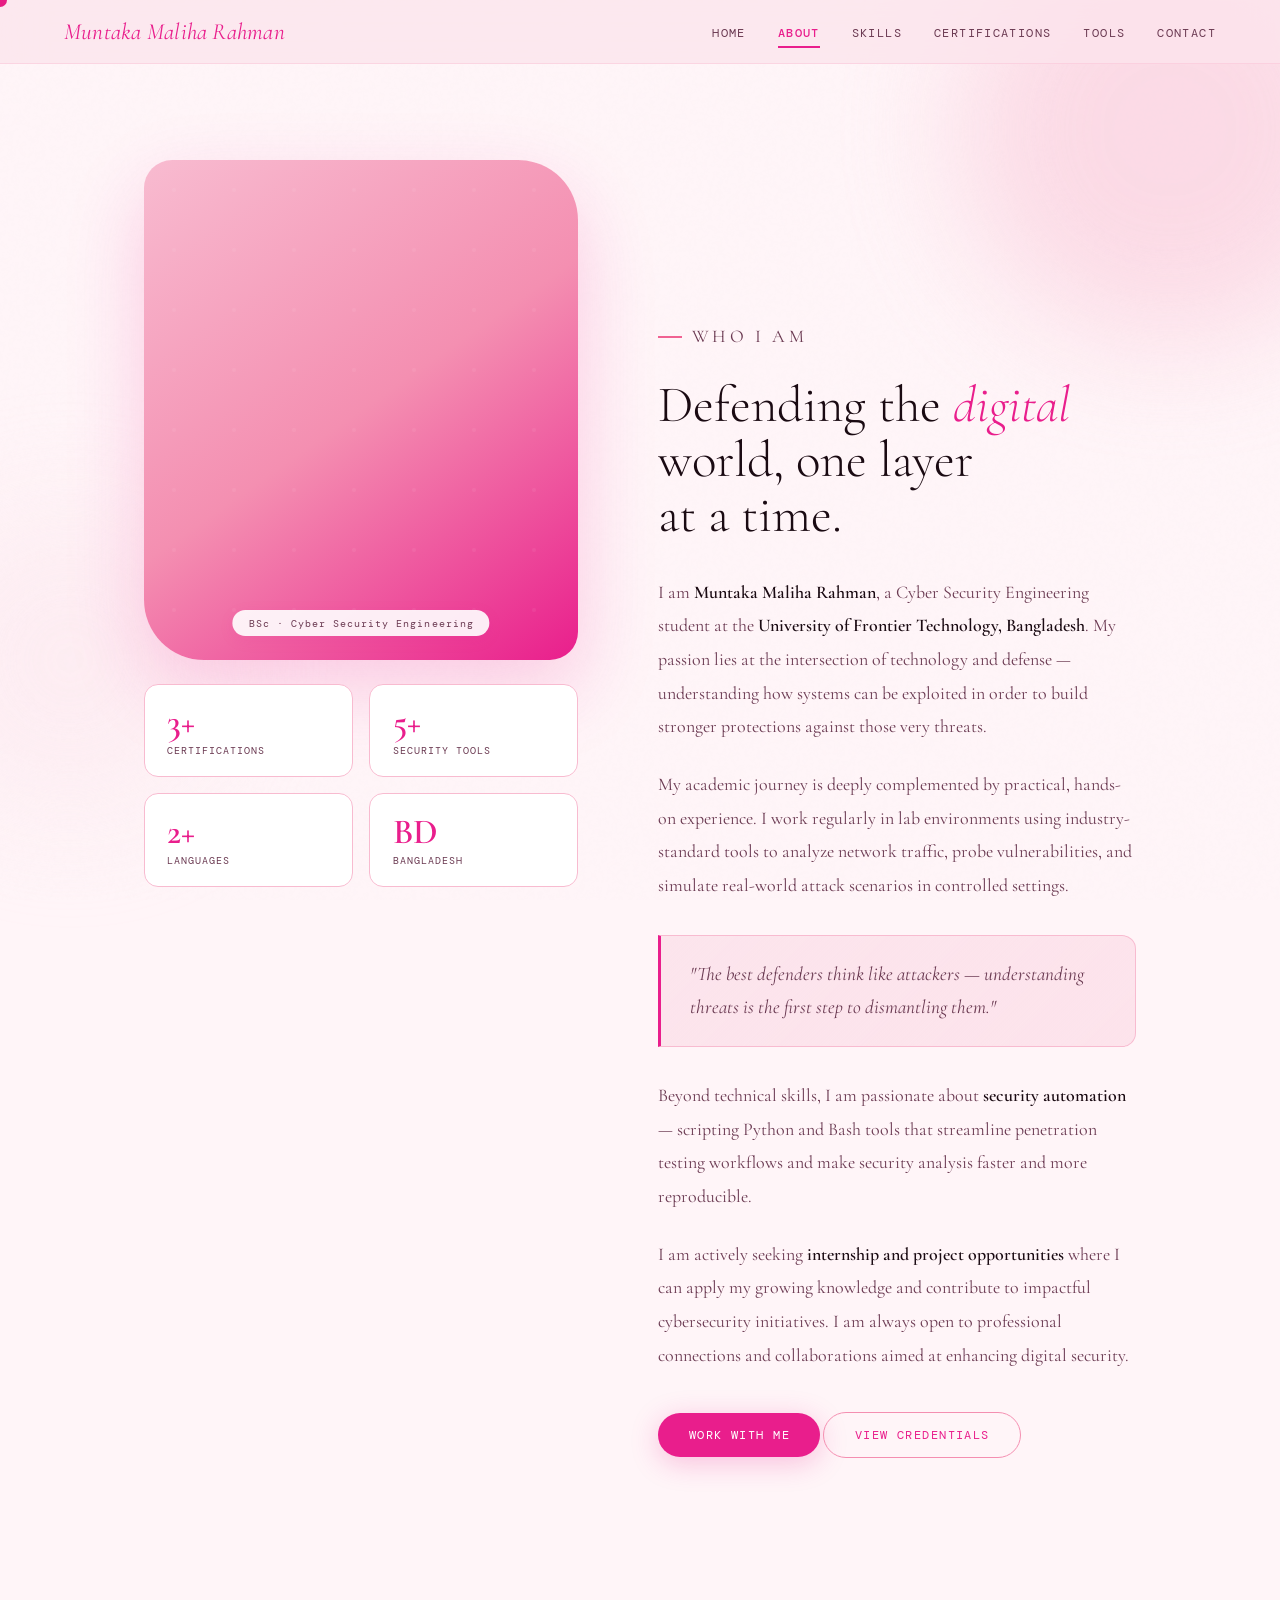
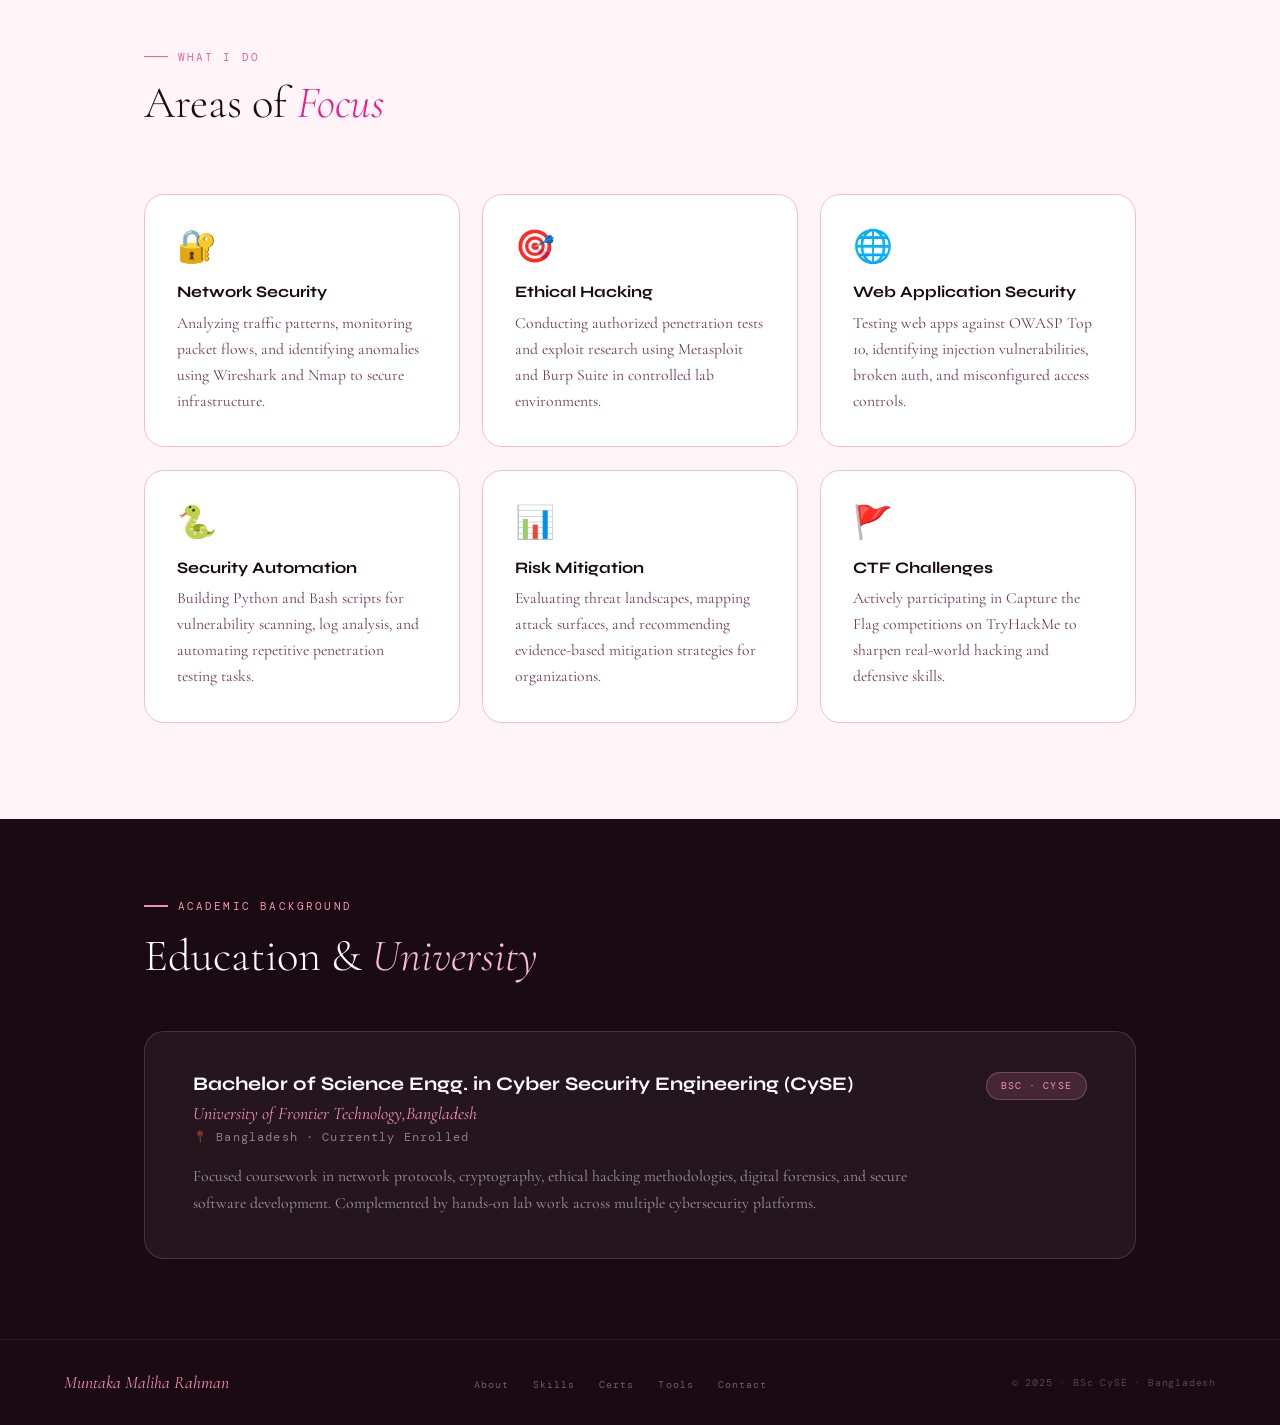
==== about.html @ a826160e "Add files via upload" ====
<!DOCTYPE html>
<html lang="en">
<head>
  <meta charset="UTF-8" /><meta name="viewport" content="width=device-width, initial-scale=1.0" />
  <title>About | Muntaka Maliha Rahman</title>
  <meta name="description" content="Learn about Muntaka Maliha Rahman – BSc CySE student at University of Frontier Technology, Bangladesh. Network security, ethical hacking, and risk mitigation." />
  <meta name="keywords" content="Muntaka Maliha Rahman about, Cybersecurity student Bangladesh, University of Frontier Technology" />
  <meta name="author" content="Muntaka Maliha Rahman" /><meta name="robots" content="index, follow" />
  <link rel="preconnect" href="https://fonts.googleapis.com" /><link rel="preconnect" href="https://fonts.gstatic.com" crossorigin />
  <link href="https://fonts.googleapis.com/css2?family=Cormorant+Garamond:ital,wght@0,300;0,400;0,600;1,300;1,400;1,600&family=DM+Mono:wght@300;400;500&family=Syne:wght@400;600;700;800&display=swap" rel="stylesheet" />
  <link rel="stylesheet" href="shared.css" />
  <style>
    /* Decorative blobs */
    .blob {
      position: fixed; border-radius: 50%; pointer-events: none; z-index: 0;
      filter: blur(60px); opacity: .45;
    }
    .blob-1 { width: 420px; height: 420px; background: var(--petal); top: -80px; right: -100px; }
    .blob-2 { width: 300px; height: 300px; background: var(--blush); bottom: 10%; left: -80px; }

    /* ── ABOUT LAYOUT ── */
    .about-hero {
      display: grid; grid-template-columns: 1fr 1.1fr;
      gap: 5rem; align-items: start;
      padding: 10rem 5vw 5rem; max-width: 1120px; margin: 0 auto;
      position: relative; z-index: 1;
    }
    .about-portrait {
      position: sticky; top: 7rem;
    }
    .portrait-frame {
      width: 100%; aspect-ratio: 3/4; max-height: 500px;
      border-radius: 28px 60px 28px 60px;
      background: linear-gradient(145deg, var(--petal) 0%, var(--rose) 50%, var(--deep-rose) 100%);
      display: flex; align-items: center; justify-content: center;
      position: relative; overflow: hidden;
      box-shadow: 0 30px 80px rgba(233,30,140,.2);
    }
    .portrait-frame::before {
      content: '';
      position: absolute; inset: 0;
      background: url("data:image/svg+xml,%3Csvg width='60' height='60' viewBox='0 0 60 60' xmlns='http://www.w3.org/2000/svg'%3E%3Cg fill='none' fill-rule='evenodd'%3E%3Cg fill='%23ffffff' fill-opacity='0.06'%3E%3Ccircle cx='30' cy='30' r='2'/%3E%3C/g%3E%3C/g%3E%3C/svg%3E");
    }
    .portrait-initials {
      font-family: var(--serif); font-size: 7rem; font-weight: 300;
      font-style: italic; color: rgba(255,255,255,.85); z-index: 1;
      text-shadow: 0 4px 20px rgba(150,0,70,.3);
    }
    .portrait-badge {
      position: absolute; bottom: 1.5rem; left: 50%; transform: translateX(-50%);
      font-family: var(--mono); font-size: .65rem; letter-spacing: .1em;
      background: rgba(255,255,255,.9); color: var(--muted);
      padding: .4rem 1rem; border-radius: 2rem; white-space: nowrap;
      box-shadow: var(--shadow-sm);
    }

    .portrait-stats {
      display: grid; grid-template-columns: 1fr 1fr; gap: 1rem; margin-top: 1.5rem;
    }
    .pstat {
      background: var(--card); border: 1px solid var(--petal); border-radius: 14px;
      padding: 1.2rem 1.4rem;
      transition: transform .2s, box-shadow .2s;
    }
    .pstat:hover { transform: translateY(-2px); box-shadow: var(--shadow-sm); }
    .pstat-num { font-family: var(--serif); font-size: 2.2rem; font-weight: 600; color: var(--deep-rose); line-height: 1; }
    .pstat-lbl { font-family: var(--mono); font-size: .63rem; letter-spacing: .1em; text-transform: uppercase; color: var(--muted); margin-top: .3rem; }

    /* Text side */
    .about-content { position: relative; z-index: 1; padding-top: 10rem; }
    .about-content p {
      font-family: var(--serif); font-size: 1.12rem; line-height: 1.88;
      color: var(--muted); margin-bottom: 1.5rem;
    }
    .about-content p strong { color: var(--ink); font-weight: 600; }

    .highlight-box {
      background: linear-gradient(135deg, var(--blush) 0%, rgba(248,187,208,.3) 100%);
      border: 1px solid var(--petal); border-left: 3px solid var(--deep-rose);
      border-radius: 0 14px 14px 0;
      padding: 1.4rem 1.8rem; margin: 2rem 0;
      font-family: var(--serif); font-style: italic;
      font-size: 1.2rem; color: var(--muted); line-height: 1.7;
    }

    /* Focus areas */
    .focus-section { margin-top: 4rem; position: relative; z-index: 1; }
    .focus-grid {
      max-width: 1120px; margin: 0 auto; padding: 0 5vw 6rem;
      display: grid; grid-template-columns: repeat(3, 1fr); gap: 1.4rem;
    }
    .focus-card {
      background: var(--card); border: 1px solid var(--petal);
      border-radius: var(--radius); padding: 2rem;
      position: relative; overflow: hidden;
      transition: transform .25s, box-shadow .25s;
    }
    .focus-card::before {
      content: ''; position: absolute; top: 0; left: 0;
      width: 100%; height: 3px;
      background: linear-gradient(90deg, var(--rose), var(--deep-rose));
      transform: scaleX(0); transform-origin: left; transition: transform .3s ease;
    }
    .focus-card:hover { transform: translateY(-4px); box-shadow: var(--shadow-md); }
    .focus-card:hover::before { transform: scaleX(1); }
    .fc-icon { font-size: 2rem; margin-bottom: 1rem; }
    .fc-title { font-family: var(--sans); font-size: 1rem; font-weight: 700; color: var(--ink); margin-bottom: .6rem; }
    .fc-desc { font-family: var(--serif); font-size: .98rem; color: var(--muted); line-height: 1.65; }

    /* Education */
    .edu-section { background: var(--ink); position: relative; z-index: 1; }
    .edu-inner { max-width: 1120px; margin: 0 auto; padding: 5rem 5vw; }
    .edu-label { font-family: var(--mono); font-size: .68rem; letter-spacing: .2em; text-transform: uppercase; color: var(--rose); display: flex; align-items: center; gap: .6rem; margin-bottom: 1rem; }
    .edu-label::before { content: ''; width: 24px; height: 1.5px; background: var(--rose); }
    .edu-title { font-family: var(--serif); font-size: clamp(2rem, 3.5vw, 3rem); font-weight: 300; color: #fff; margin-bottom: 3rem; }
    .edu-title em { color: var(--petal); font-style: italic; }
    .edu-card {
      background: rgba(255,255,255,.05); border: 1px solid rgba(244,143,177,.2);
      border-radius: var(--radius); padding: 2.5rem 3rem;
      display: grid; grid-template-columns: 1fr auto; align-items: start; gap: 2rem;
    }
    .edu-degree { font-family: var(--sans); font-size: 1.2rem; font-weight: 700; color: #fff; margin-bottom: .5rem; }
    .edu-school { font-family: var(--serif); font-size: 1.1rem; color: var(--rose); font-style: italic; margin-bottom: .4rem; }
    .edu-loc { font-family: var(--mono); font-size: .72rem; letter-spacing: .1em; color: rgba(255,255,255,.45); }
    .edu-badge { font-family: var(--mono); font-size: .65rem; letter-spacing: .1em; text-transform: uppercase; background: rgba(244,143,177,.15); border: 1px solid rgba(244,143,177,.3); color: var(--rose); padding: .4rem .9rem; border-radius: 2rem; white-space: nowrap; }

    @media (max-width: 900px) {
      .about-hero { grid-template-columns: 1fr; padding-top: 8rem; }
      .about-portrait { position: static; }
      .about-content { padding-top: 0; }
      .portrait-frame { max-height: 300px; }
      .focus-grid { grid-template-columns: 1fr; }
      .edu-card { grid-template-columns: 1fr; }
    }
  </style>
</head>
<body>
<div id="cursor"></div>
<div class="blob blob-1"></div>
<div class="blob blob-2"></div>

<nav>
  <a href="index.html" class="nav-logo">Muntaka Maliha Rahman</a>
  <ul class="nav-links">
    <li><a href="index.html">Home</a></li>
    <li><a href="about.html" class="active">About</a></li>
    <li><a href="skills.html">Skills</a></li>
    <li><a href="certifications.html">Certifications</a></li>
    <li><a href="tools.html">Tools</a></li>
    <li><a href="contact.html">Contact</a></li>
  </ul>
</nav>

<!-- About Hero -->
<div class="about-hero">
  <div class="about-portrait reveal">
    <div class="portrait-frame">
      <img src="muha.png" alt="My Photo" class="portrait-img">
      <div class="portrait-badge">BSc · Cyber Security Engineering</div>
    </div>
    <div class="portrait-stats">
      <div class="pstat reveal"><div class="pstat-num">3+</div><div class="pstat-lbl">Certifications</div></div>
      <div class="pstat reveal"><div class="pstat-num">5+</div><div class="pstat-lbl">Security Tools</div></div>
      <div class="pstat reveal"><div class="pstat-num">2+</div><div class="pstat-lbl">Languages</div></div>
      <div class="pstat reveal"><div class="pstat-num">BD</div><div class="pstat-lbl">Bangladesh</div></div>
    </div>
  </div>

  <div class="about-content">
    <p class="label">Who I Am</p>
    <h1 style="font-family:var(--serif);font-size:clamp(2.4rem,4vw,4rem);font-weight:300;line-height:1.08;margin-bottom:2rem;">Defending the <em style="color:var(--deep-rose);font-style:italic;">digital</em><br>world, one layer<br>at a time.</h1>

    <p>I am <strong>Muntaka Maliha Rahman</strong>, a Cyber Security Engineering student at the <strong>University of Frontier Technology, Bangladesh</strong>. My passion lies at the intersection of technology and defense — understanding how systems can be exploited in order to build stronger protections against those very threats.</p>

    <p>My academic journey is deeply complemented by practical, hands-on experience. I work regularly in lab environments using industry-standard tools to analyze network traffic, probe vulnerabilities, and simulate real-world attack scenarios in controlled settings.</p>

    <div class="highlight-box">"The best defenders think like attackers — understanding threats is the first step to dismantling them."</div>

    <p>Beyond technical skills, I am passionate about <strong>security automation</strong> — scripting Python and Bash tools that streamline penetration testing workflows and make security analysis faster and more reproducible.</p>

    <p>I am actively seeking <strong>internship and project opportunities</strong> where I can apply my growing knowledge and contribute to impactful cybersecurity initiatives. I am always open to professional connections and collaborations aimed at enhancing digital security.</p>

    <div class="hero-cta" style="margin-top:2.5rem;">
      <a href="contact.html" class="btn btn-primary">Work With Me</a>
      <a href="certifications.html" class="btn btn-outline">View Credentials</a>
    </div>
  </div>
</div>

<!-- Focus Areas -->
<div class="focus-section">
  <div class="section-inner" style="padding-bottom:1rem;">
    <p class="label">What I Do</p>
    <h2 style="font-family:var(--serif);font-size:clamp(2rem,3.5vw,3.2rem);font-weight:300;margin-bottom:3rem;">Areas of <em style="color:var(--deep-rose);font-style:italic;">Focus</em></h2>
  </div>
  <div class="focus-grid">
    <div class="focus-card reveal"><div class="fc-icon">🔐</div><div class="fc-title">Network Security</div><div class="fc-desc">Analyzing traffic patterns, monitoring packet flows, and identifying anomalies using Wireshark and Nmap to secure infrastructure.</div></div>
    <div class="focus-card reveal"><div class="fc-icon">🎯</div><div class="fc-title">Ethical Hacking</div><div class="fc-desc">Conducting authorized penetration tests and exploit research using Metasploit and Burp Suite in controlled lab environments.</div></div>
    <div class="focus-card reveal"><div class="fc-icon">🌐</div><div class="fc-title">Web Application Security</div><div class="fc-desc">Testing web apps against OWASP Top 10, identifying injection vulnerabilities, broken auth, and misconfigured access controls.</div></div>
    <div class="focus-card reveal"><div class="fc-icon">🐍</div><div class="fc-title">Security Automation</div><div class="fc-desc">Building Python and Bash scripts for vulnerability scanning, log analysis, and automating repetitive penetration testing tasks.</div></div>
    <div class="focus-card reveal"><div class="fc-icon">📊</div><div class="fc-title">Risk Mitigation</div><div class="fc-desc">Evaluating threat landscapes, mapping attack surfaces, and recommending evidence-based mitigation strategies for organizations.</div></div>
    <div class="focus-card reveal"><div class="fc-icon">🚩</div><div class="fc-title">CTF Challenges</div><div class="fc-desc">Actively participating in Capture the Flag competitions on TryHackMe to sharpen real-world hacking and defensive skills.</div></div>
  </div>
</div>

<!-- Education -->
<div class="edu-section">
  <div class="edu-inner">
    <p class="edu-label">Academic Background</p>
    <h2 class="edu-title">Education &amp; <em>University</em></h2>
    <div class="edu-card reveal">
      <div>
        <div class="edu-degree">Bachelor of Science Engg. in Cyber Security Engineering (CySE)</div>
        <div class="edu-school">University of Frontier Technology,Bangladesh</div>
        <div class="edu-loc">📍 Bangladesh · Currently Enrolled</div>
        <div style="margin-top:1.2rem;font-family:var(--serif);font-size:.98rem;color:rgba(255,255,255,.55);line-height:1.7;">
          Focused coursework in network protocols, cryptography, ethical hacking methodologies, digital forensics, and secure software development. Complemented by hands-on lab work across multiple cybersecurity platforms.
        </div>
      </div>
      <div class="edu-badge">BSc · CySE</div>
    </div>
  </div>
</div>

<footer>
  <div class="footer-name">Muntaka Maliha Rahman</div>
  <ul class="footer-nav">
    <li><a href="about.html">About</a></li>
    <li><a href="skills.html">Skills</a></li>
    <li><a href="certifications.html">Certs</a></li>
    <li><a href="tools.html">Tools</a></li>
    <li><a href="contact.html">Contact</a></li>
  </ul>
  <div class="footer-copy">© 2025 · BSc CySE · Bangladesh</div>
</footer>

<script>
  const cur = document.getElementById('cursor');
  document.addEventListener('mousemove', e => { cur.style.left=e.clientX+'px'; cur.style.top=e.clientY+'px'; });
  document.querySelectorAll('a,button,.focus-card,.pstat').forEach(el => {
    el.addEventListener('mouseenter', () => cur.classList.add('hovered'));
    el.addEventListener('mouseleave', () => cur.classList.remove('hovered'));
  });
  const obs = new IntersectionObserver(en => en.forEach(e => { if(e.isIntersecting) e.target.classList.add('in'); }), {threshold:.15});
  document.querySelectorAll('.reveal').forEach(el => obs.observe(el));
</script>
</body>
</html>
---- shared.css ----
/* ── SHARED DESIGN SYSTEM ── */
@import url('https://fonts.googleapis.com/css2?family=Cormorant+Garamond:ital,wght@0,300;0,400;0,600;1,300;1,400;1,600&family=DM+Mono:wght@300;400;500&family=Syne:wght@400;600;700;800&display=swap');

:root {
  --blush:     #fce4ec;
  --petal:     #f8bbd0;
  --rose:      #f48fb1;
  --deep-rose: #e91e8c;
  --coral:     #f06292;
  --ink:       #1a0a12;
  --muted:     #6b3a52;
  --surface:   #fff5f8;
  --card:      #ffffff;
  --mono:      'DM Mono', monospace;
  --serif:     'Cormorant Garamond', serif;
  --sans:      'Syne', sans-serif;
  --shadow-sm: 0 4px 16px rgba(233,30,140,.08);
  --shadow-md: 0 10px 36px rgba(233,30,140,.14);
  --shadow-lg: 0 20px 60px rgba(233,30,140,.18);
  --radius:    20px;
}

*, *::before, *::after { box-sizing: border-box; margin: 0; padding: 0; }
html { scroll-behavior: smooth; }

body {
  font-family: var(--sans);
  background: var(--surface);
  color: var(--ink);
  overflow-x: hidden;
  cursor: none;
}

/* ── NOISE TEXTURE ── */
body::before {
  content: '';
  position: fixed; inset: 0; z-index: 0;
  background-image: url("data:image/svg+xml,%3Csvg viewBox='0 0 200 200' xmlns='http://www.w3.org/2000/svg'%3E%3Cfilter id='n'%3E%3CfeTurbulence type='fractalNoise' baseFrequency='0.85' numOctaves='4' stitchTiles='stitch'/%3E%3C/filter%3E%3Crect width='100%25' height='100%25' filter='url(%23n)' opacity='0.03'/%3E%3C/svg%3E");
  pointer-events: none; opacity: .35;
}

/* ── CURSOR ── */
#cursor {
  position: fixed; top: 0; left: 0; z-index: 9999;
  width: 14px; height: 14px;
  background: var(--deep-rose);
  border-radius: 50%;
  pointer-events: none;
  transform: translate(-50%, -50%);
  transition: width .18s ease, height .18s ease, background .2s;
  mix-blend-mode: multiply;
}
#cursor.hovered { width: 38px; height: 38px; background: var(--rose); opacity: .55; }

/* ── NAV ── */
nav {
  position: fixed; top: 0; left: 0; right: 0; z-index: 200;
  display: flex; align-items: center; justify-content: space-between;
  padding: 1.1rem 5vw;
  backdrop-filter: blur(20px) saturate(1.4);
  background: rgba(252,228,236,.78);
  border-bottom: 1px solid rgba(244,143,177,.22);
}
.nav-logo {
  font-family: var(--serif);
  font-size: 1.45rem; font-style: italic;
  color: var(--deep-rose);
  text-decoration: none;
  letter-spacing: .01em;
}
.nav-links { display: flex; gap: 2rem; list-style: none; align-items: center; }
.nav-links a {
  font-family: var(--mono);
  font-size: .72rem;
  letter-spacing: .12em; text-transform: uppercase;
  text-decoration: none;
  color: var(--muted);
  padding: .3rem 0;
  position: relative;
  transition: color .2s;
}
.nav-links a::after {
  content: ''; position: absolute; bottom: -2px; left: 0;
  width: 0; height: 1.5px;
  background: var(--deep-rose);
  transition: width .25s ease;
}
.nav-links a:hover, .nav-links a.active { color: var(--deep-rose); }
.nav-links a:hover::after, .nav-links a.active::after { width: 100%; }
.nav-links a.active { font-weight: 500; }

/* ── PAGE HEADER ── */
.page-header {
  padding: 10rem 5vw 5rem;
  position: relative; z-index: 1;
  max-width: 1120px; margin: 0 auto;
}
.page-tag {
  font-family: var(--mono);
  font-size: .7rem; letter-spacing: .2em; text-transform: uppercase;
  color: var(--coral);
  background: rgba(244,143,177,.12);
  border: 1px solid var(--petal);
  padding: .32rem .85rem; border-radius: 2rem;
  display: inline-block; margin-bottom: 1.6rem;
  animation: fadeUp .7s ease both;
}
.page-h1 {
  font-family: var(--serif);
  font-size: clamp(3rem, 6vw, 6rem);
  font-weight: 300; line-height: 1.04;
  animation: fadeUp .8s .1s ease both;
}
.page-h1 em { color: var(--deep-rose); font-style: italic; }
.page-sub {
  font-family: var(--serif); font-size: 1.12rem;
  color: var(--muted); line-height: 1.75;
  max-width: 540px; margin-top: 1.2rem;
  animation: fadeUp .9s .2s ease both;
}

/* ── SECTION INNER ── */
.section-inner {
  max-width: 1120px; margin: 0 auto;
  padding: 3rem 5vw 6rem;
  position: relative; z-index: 1;
}

/* ── LABEL ── */
.label {
  font-family: var(--mono);
  font-size: .68rem; letter-spacing: .2em; text-transform: uppercase;
  color: var(--coral);
  display: flex; align-items: center; gap: .6rem;
  margin-bottom: .8rem;
}
.label::before {
  content: ''; display: inline-block;
  width: 24px; height: 1.5px; background: var(--coral);
}

/* ── FOOTER ── */
footer {
  position: relative; z-index: 1;
  background: var(--ink);
  border-top: 1px solid rgba(244,143,177,.12);
  padding: 2rem 5vw;
  display: flex; align-items: center; justify-content: space-between;
  flex-wrap: wrap; gap: 1rem;
}
.footer-name { font-family: var(--serif); font-style: italic; color: var(--rose); font-size: 1.1rem; }
.footer-nav { display: flex; gap: 1.5rem; list-style: none; }
.footer-nav a { font-family: var(--mono); font-size: .65rem; letter-spacing: .1em; color: rgba(255,255,255,.35); text-decoration: none; transition: color .2s; }
.footer-nav a:hover { color: var(--rose); }
.footer-copy { font-family: var(--mono); font-size: .63rem; letter-spacing: .08em; color: rgba(255,255,255,.25); }

/* ── BUTTONS ── */
.btn {
  font-family: var(--mono); font-size: .75rem;
  letter-spacing: .12em; text-transform: uppercase;
  text-decoration: none; padding: .85rem 1.9rem;
  border-radius: 3rem; transition: all .25s ease; cursor: none; display: inline-block;
}
.btn-primary { background: var(--deep-rose); color: #fff; box-shadow: 0 6px 28px rgba(233,30,140,.25); border: none; }
.btn-primary:hover { background: var(--coral); transform: translateY(-2px); box-shadow: var(--shadow-lg); }
.btn-outline { border: 1.5px solid var(--rose); color: var(--deep-rose); background: transparent; }
.btn-outline:hover { background: var(--petal); transform: translateY(-2px); }

/* ── CARD ── */
.card {
  background: var(--card);
  border: 1px solid var(--petal);
  border-radius: var(--radius);
  transition: transform .25s ease, box-shadow .25s ease;
}
.card:hover { transform: translateY(-4px); box-shadow: var(--shadow-md); }

/* ── DIVIDER ── */
.divider {
  width: 48px; height: 2px;
  background: linear-gradient(90deg, var(--rose), transparent);
  margin: 1.8rem 0;
}

/* ── ANIMATIONS ── */
@keyframes fadeUp { from{opacity:0;transform:translateY(22px)} to{opacity:1;transform:translateY(0)} }
@keyframes fadeIn { from{opacity:0} to{opacity:1} }
@keyframes spin   { from{transform:rotate(0deg)} to{transform:rotate(360deg)} }
@keyframes float1 { 0%,100%{transform:translateY(0)} 50%{transform:translateY(-9px)} }
@keyframes float2 { 0%,100%{transform:translateY(0)} 50%{transform:translateY(8px)} }

/* ── REVEAL ON SCROLL ── */
.reveal { opacity: 0; transform: translateY(22px); transition: opacity .65s ease, transform .65s ease; }
.reveal.in { opacity: 1; transform: translateY(0); }

/* ── RESPONSIVE ── */
@media (max-width: 768px) {
  .nav-links { display: none; }
  .page-h1 { font-size: clamp(2.4rem, 10vw, 4rem); }
}
.portrait-img {
  width: 101%;        /* 👈 reduce this */
  height: 101%;
  object-fit: contain;  /* 👈 IMPORTANT: no cropping */
}
/* ── SOCIAL LINKS ── */
.social-links {
  display: flex;
  gap: 0.8rem;
  margin-top: 1.8rem;
  flex-wrap: wrap;
}

.social-links a {
  width: 42px;
  height: 42px;
  border-radius: 12px;
  display: flex;
  align-items: center;
  justify-content: center;

  background: var(--card);
  border: 1px solid var(--petal);
  color: var(--deep-rose);
  font-size: 1rem;

  transition: all 0.25s ease;
}

.social-links a:hover {
  transform: translateY(-3px);
  background: linear-gradient(135deg, var(--petal), var(--rose));
  color: #fff;
  box-shadow: var(--shadow-sm);
}



.portrait-img {
  width: 110%;
  height: 110%;
  object-fit: cover;
}
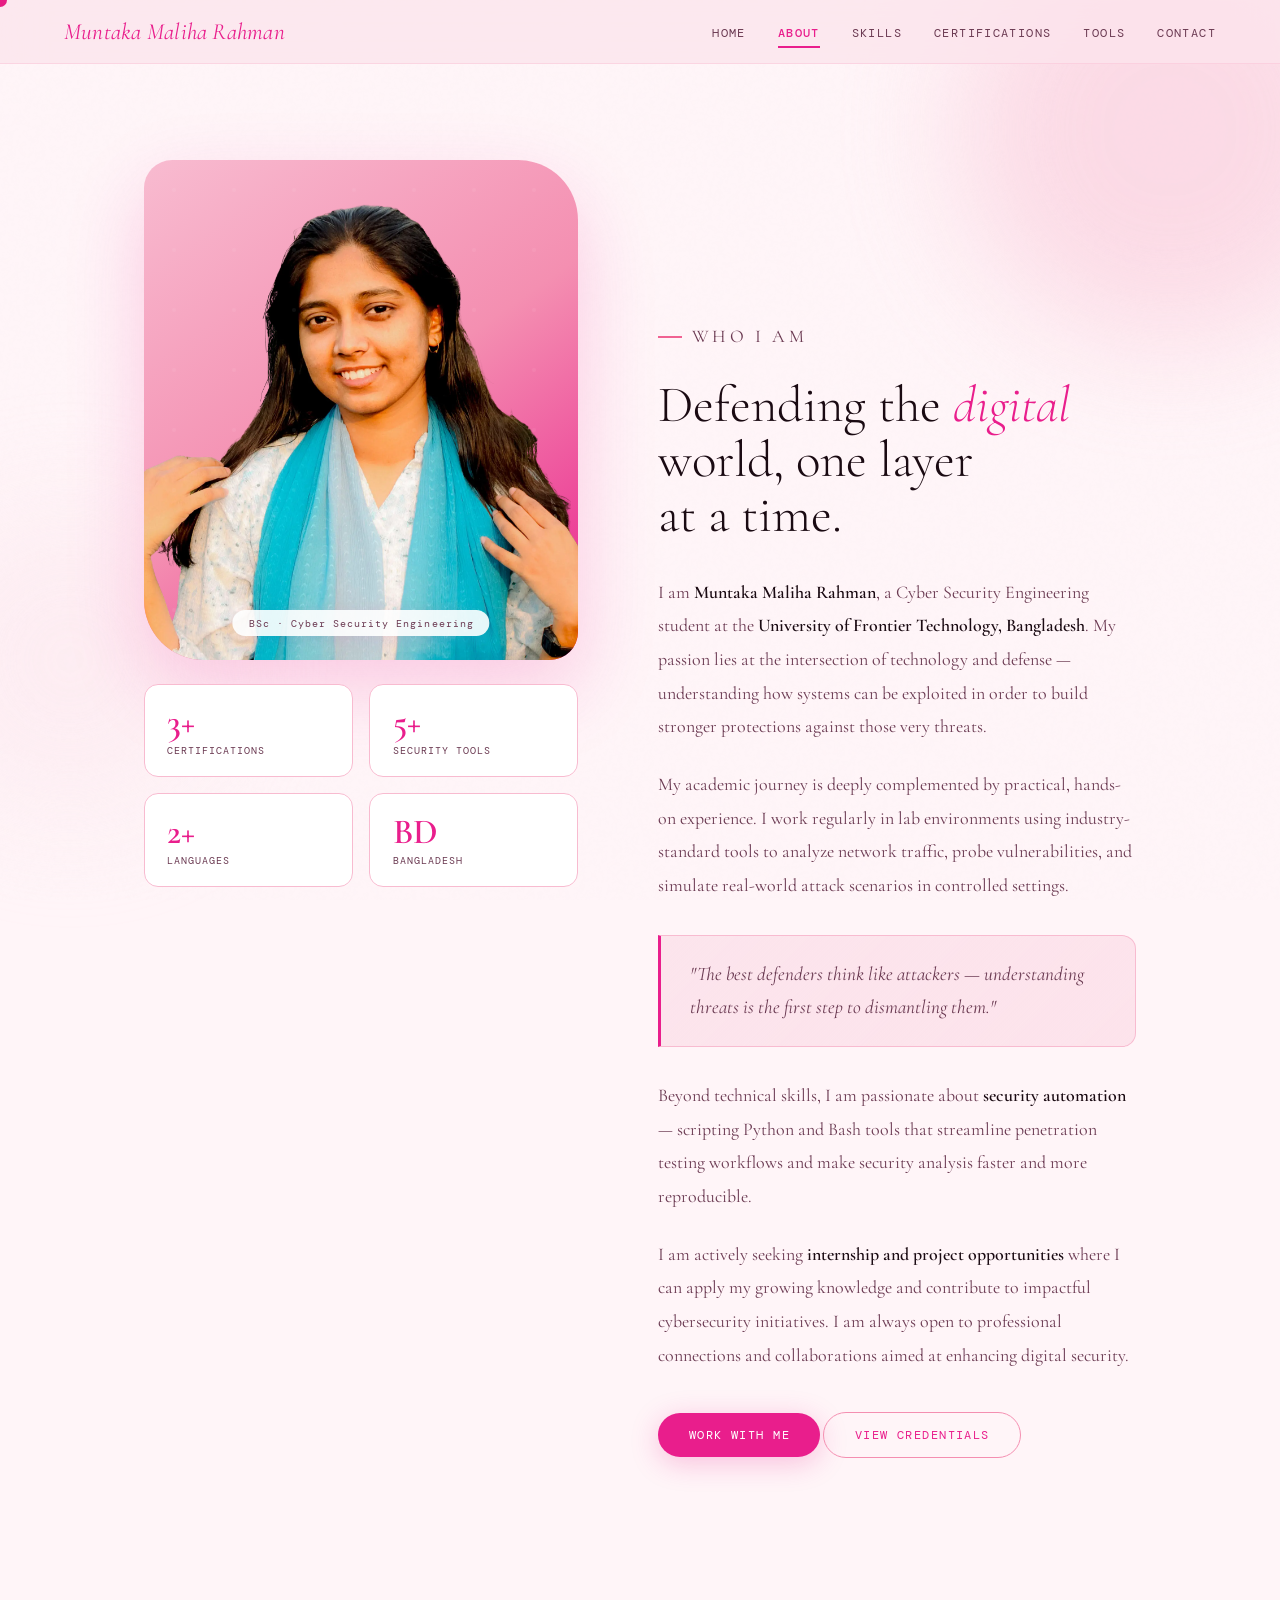
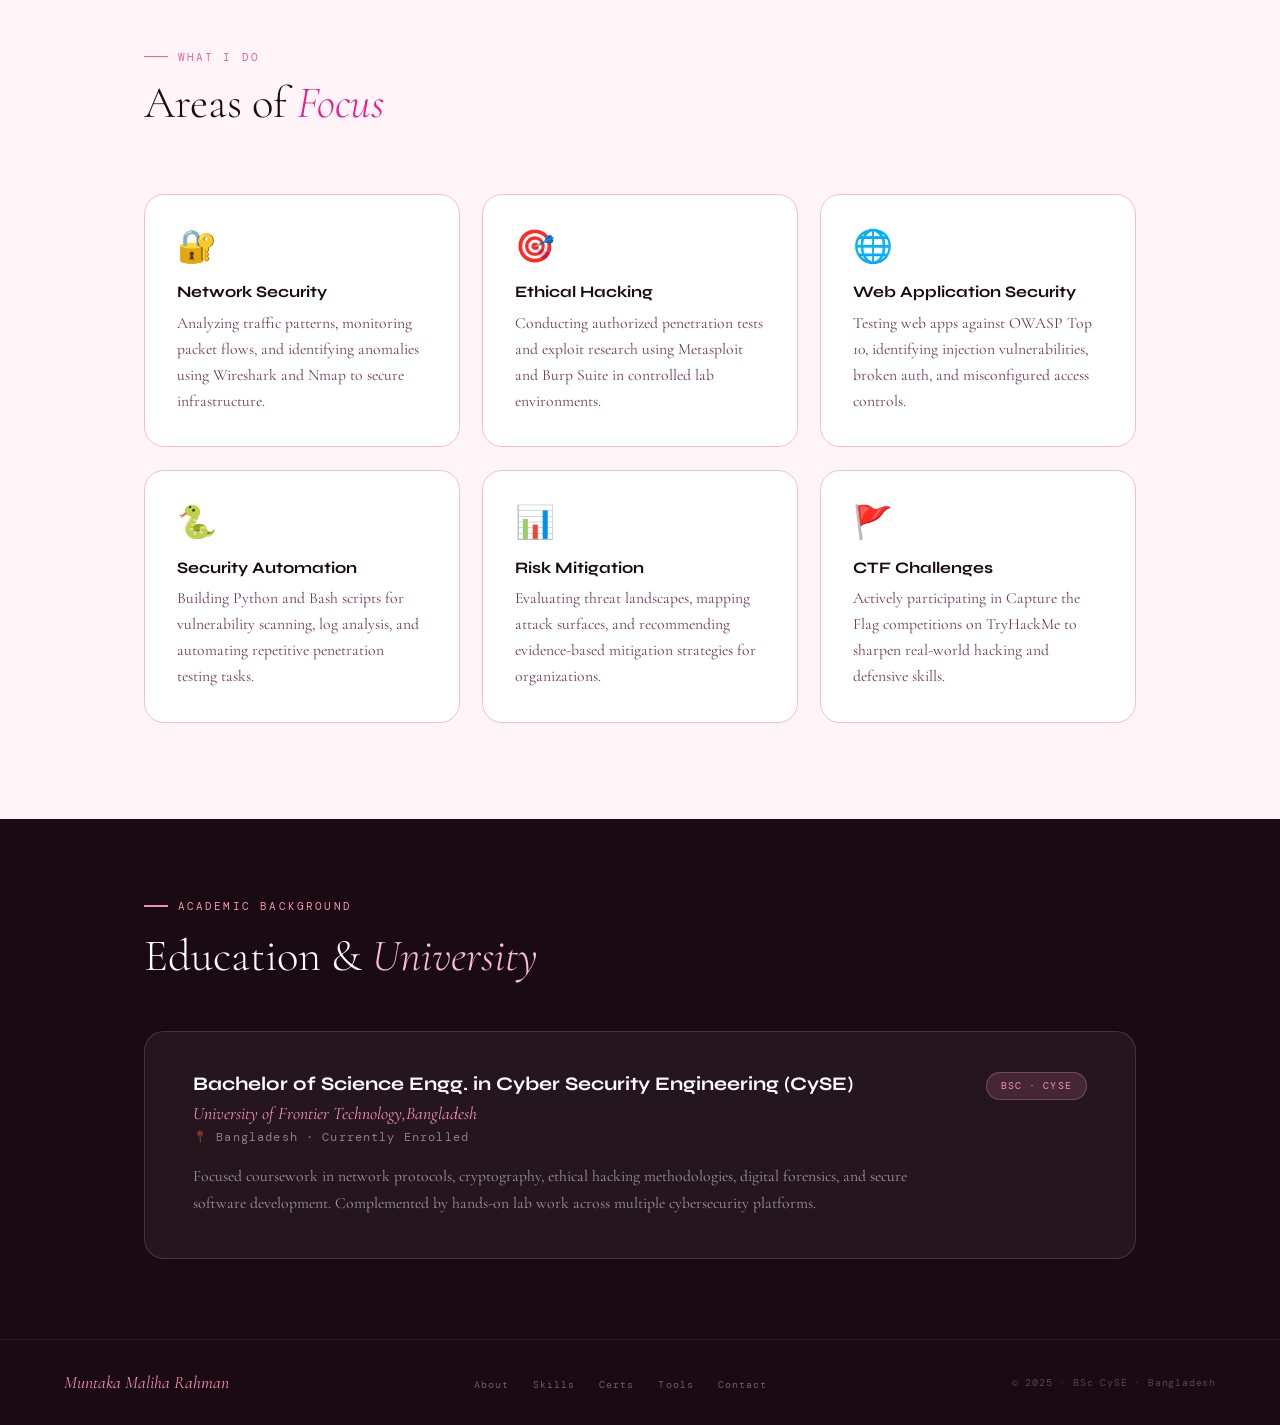
==== commit 2cf08faa: "Update about.html" ====
--- a/about.html
+++ b/about.html
@@ -155,7 +155,11 @@
 <div class="about-hero">
   <div class="about-portrait reveal">
     <div class="portrait-frame">
-      <img src="muha.png" alt="My Photo" class="portrait-img">
+    <img 
+  src="muha.webp" 
+  alt="My Photo" 
+  class="portrait-img"
+  loading="lazy">
       <div class="portrait-badge">BSc · Cyber Security Engineering</div>
     </div>
     <div class="portrait-stats">
@@ -245,4 +249,4 @@
   document.querySelectorAll('.reveal').forEach(el => obs.observe(el));
 </script>
 </body>
-</html>+</html>
--- a/shared.css
+++ b/shared.css
@@ -240,4 +240,36 @@
   width: 110%;
   height: 110%;
   object-fit: cover;
-}+}
+
+/* ── MOBILE RESPONSIVE FIX ── */
+@media (max-width: 768px) {
+
+  body {
+    cursor: auto; /* mobile has no cursor */
+  }
+
+  .hero-visual {
+    transform: scale(0.85);
+  }
+
+  .avatar-ring {
+    width: 280px;
+    height: 280px;
+    margin: 0 auto;
+  }
+
+  .contact-grid {
+    grid-template-columns: 1fr !important;
+    gap: 2rem;
+  }
+
+  .contact-hero {
+    padding: 6rem 5vw 3rem;
+  }
+
+  .ch-title {
+    font-size: 2.2rem;
+  }
+
+}
